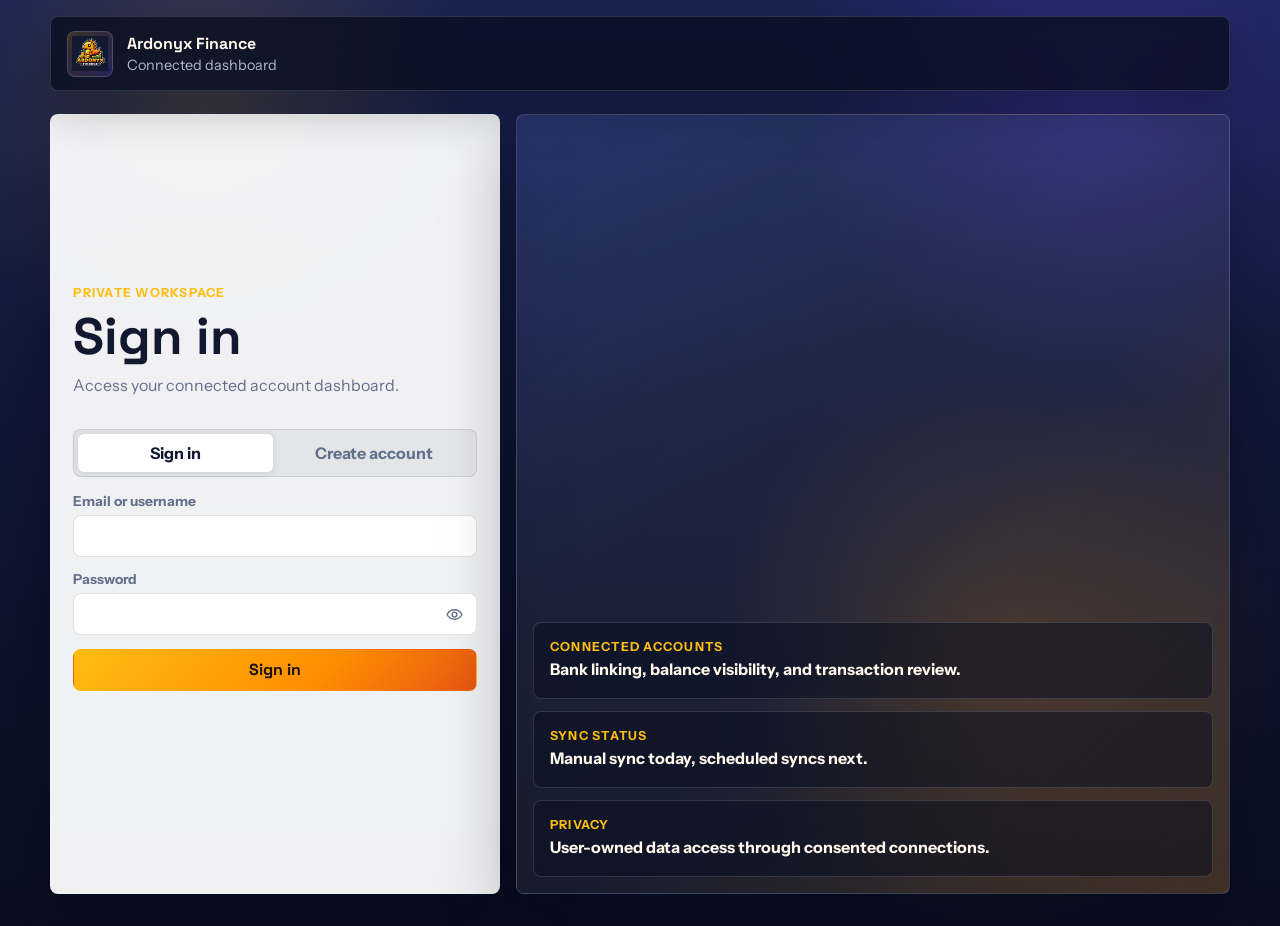
==== app.html @ 0a32fe9e "General Updates General Updates" ====
<!DOCTYPE html>
<html lang="en">
  <head>
    <meta charset="UTF-8" />
    <meta name="viewport" content="width=device-width, initial-scale=1.0" />
    <title>Ardonyx Finance | App</title>
    <meta
      name="description"
      content="Sign in to Ardonyx Finance to connect accounts, sync transactions, and review balances."
    />
    <meta name="theme-color" content="#111933" />
    <link rel="preconnect" href="https://fonts.googleapis.com" />
    <link rel="preconnect" href="https://fonts.gstatic.com" crossorigin />
    <link
      href="https://fonts.googleapis.com/css2?family=Space+Grotesk:wght@400;500;700&family=Instrument+Sans:wght@400;500;600;700&display=swap"
      rel="stylesheet"
    />
    <link rel="stylesheet" href="Assets/css/app.css" />
    <script src="https://cdn.plaid.com/link/v2/stable/link-initialize.js"></script>
  </head>
  <body>
    <div class="app-shell">
      <header class="app-header">
        <a class="brand" href="index.html" aria-label="Ardonyx Finance home">
          <span class="brand-mark">
            <img src="Assets/images/ArdonyxFinanceLogo.png" alt="" data-fallback-target="app-logo-fallback" />
            <span id="app-logo-fallback" class="brand-fallback" aria-hidden="true">AF</span>
          </span>
          <span class="brand-copy">
            <strong>Ardonyx Finance</strong>
            <span>Connected dashboard</span>
          </span>
        </a>
        <div class="session-actions" id="session-bar" hidden>
          <span id="session-email"></span>
          <button class="button button-subtle" id="logout-btn" type="button">Sign out</button>
        </div>
      </header>

      <main>
        <section class="auth-layout" id="auth-view" hidden>
          <div class="auth-panel">
            <div>
              <p class="eyebrow">Private Workspace</p>
              <h1 id="auth-title">Sign in</h1>
              <p id="auth-caption">Access your connected accounts and transaction dashboard.</p>
            </div>

            <div class="segmented" role="tablist" aria-label="Authentication mode">
              <button id="login-tab" type="button" class="active">Sign in</button>
              <button id="signup-tab" type="button">Create account</button>
            </div>

            <form class="auth-form" id="auth-form">
              <div class="field-grid" id="name-fields" hidden>
                <label>
                  <span>First name</span>
                  <input id="first-name" autocomplete="given-name" />
                </label>
                <label>
                  <span>M.I.</span>
                  <input id="middle-initial" maxlength="1" autocomplete="additional-name" />
                </label>
                <label>
                  <span>Last name</span>
                  <input id="last-name" autocomplete="family-name" />
                </label>
              </div>

              <label id="username-field" hidden>
                <span>Username</span>
                <input id="username" autocomplete="username" />
              </label>

              <label>
                <span id="identifier-label">Email</span>
                <input id="identifier" type="email" autocomplete="email" required />
              </label>

              <label>
                <span>Password</span>
                <span class="password-field">
                  <input id="password" type="password" autocomplete="current-password" required minlength="8" />
                  <button class="icon-button password-toggle" id="toggle-password" type="button" aria-label="Show password" aria-pressed="false">
                    <svg viewBox="0 0 24 24" aria-hidden="true">
                      <path d="M2.5 12s3.5-6 9.5-6 9.5 6 9.5 6-3.5 6-9.5 6-9.5-6-9.5-6Z"></path>
                      <circle cx="12" cy="12" r="3"></circle>
                    </svg>
                  </button>
                </span>
              </label>

              <label id="confirm-password-wrap" hidden>
                <span>Confirm password</span>
                <span class="password-field">
                  <input id="confirm-password" type="password" autocomplete="new-password" minlength="8" />
                  <button class="icon-button password-toggle" id="toggle-confirm-password" type="button" aria-label="Show confirmed password" aria-pressed="false">
                    <svg viewBox="0 0 24 24" aria-hidden="true">
                      <path d="M2.5 12s3.5-6 9.5-6 9.5 6 9.5 6-3.5 6-9.5 6-9.5-6-9.5-6Z"></path>
                      <circle cx="12" cy="12" r="3"></circle>
                    </svg>
                  </button>
                </span>
              </label>

              <button class="button button-primary" id="auth-submit" type="submit">Sign in</button>
              <div class="message" id="auth-message"></div>
            </form>
          </div>

          <aside class="auth-summary">
            <div class="summary-card">
              <span>Connected accounts</span>
              <strong>Bank linking, balance visibility, and transaction review.</strong>
            </div>
            <div class="summary-card">
              <span>Sync status</span>
              <strong>Manual sync today, scheduled syncs next.</strong>
            </div>
            <div class="summary-card">
              <span>Privacy</span>
              <strong>User-owned data access through consented connections.</strong>
            </div>
          </aside>
        </section>

        <section class="dashboard" id="dashboard" hidden>
          <div class="dashboard-heading">
            <div>
              <p class="eyebrow">Dashboard</p>
              <h1>Accounts and activity</h1>
              <p id="dashboard-subtitle">Ardonyx Finance workspace</p>
            </div>
            <div class="toolbar">
              <button class="button button-primary" id="connect-btn" type="button">Connect bank</button>
              <button class="button button-subtle" id="sync-btn" type="button">Sync now</button>
              <button class="button button-subtle" id="refresh-btn" type="button">Refresh</button>
            </div>
          </div>

          <div class="status-line" id="status-line"></div>

          <div class="stats">
            <article>
              <span>Institutions</span>
              <strong id="institution-count">0</strong>
            </article>
            <article>
              <span>Accounts</span>
              <strong id="account-count">0</strong>
            </article>
            <article>
              <span>Transactions</span>
              <strong id="transaction-count">0</strong>
            </article>
          </div>

          <div class="dashboard-grid">
            <section class="panel">
              <div class="panel-header">
                <h2>Accounts</h2>
              </div>
              <div class="panel-body">
                <div class="list" id="accounts-list"></div>
              </div>
            </section>

            <section class="panel">
              <div class="panel-header">
                <h2>Recent transactions</h2>
              </div>
              <div class="panel-body">
                <div class="list" id="transactions-list"></div>
              </div>
            </section>
          </div>
        </section>
      </main>
    </div>

    <script src="Assets/js/env.js"></script>
    <script src="Assets/js/app.js"></script>
    <script src="Assets/js/main.js"></script>
  </body>
</html>
---- Assets/css/app.css ----
:root {
  --bg: #101735;
  --bg-deep: #090e20;
  --panel: rgba(255, 255, 255, 0.94);
  --panel-dark: rgba(18, 27, 58, 0.86);
  --ink: #11182f;
  --text: #fff8ec;
  --muted: #aeb9d5;
  --muted-dark: #64708b;
  --line: rgba(255, 255, 255, 0.14);
  --line-dark: rgba(17, 24, 47, 0.12);
  --gold: #ffbd12;
  --orange: #ff8d00;
  --orange-deep: #e75613;
  --blue: #314db7;
  --violet: #6d4aff;
  --danger: #c54141;
  --radius: 8px;
  --shadow: 0 24px 70px rgba(2, 6, 20, 0.35);
}

*,
*::before,
*::after {
  box-sizing: border-box;
}

html {
  min-height: 100%;
}

body {
  margin: 0;
  min-height: 100vh;
  color: var(--text);
  font-family: "Instrument Sans", "Segoe UI", sans-serif;
  background:
    radial-gradient(circle at 16% 12%, rgba(255, 189, 18, 0.16), transparent 20%),
    radial-gradient(circle at 86% 10%, rgba(109, 74, 255, 0.22), transparent 22%),
    radial-gradient(circle at 78% 70%, rgba(255, 141, 0, 0.16), transparent 24%),
    linear-gradient(180deg, #1a2454 0%, var(--bg) 48%, var(--bg-deep) 100%);
}

body,
label,
.brand,
.session-actions,
.segmented,
.auth-summary,
.dashboard-heading,
.panel-header,
.stats,
.row-title,
.row-meta,
.amount,
.empty,
.status-line {
  cursor: default;
  user-select: none;
}

a {
  color: inherit;
  text-decoration: none;
}

button,
input {
  font: inherit;
}

button {
  cursor: pointer;
  user-select: none;
}

input {
  width: 100%;
  min-height: 42px;
  border: 1px solid var(--line-dark);
  border-radius: var(--radius);
  padding: 0 12px;
  color: var(--ink);
  background: white;
  cursor: text;
  outline: none;
  user-select: text;
}

input:focus {
  border-color: rgba(49, 77, 183, 0.7);
  box-shadow: 0 0 0 3px rgba(49, 77, 183, 0.14);
}

label {
  display: grid;
  gap: 6px;
  color: var(--muted-dark);
  font-size: 0.86rem;
  font-weight: 700;
}

svg {
  display: block;
}

.app-shell {
  width: min(calc(100% - 2rem), 1180px);
  margin: 0 auto;
  padding: 1rem 0 2rem;
}

.app-header {
  position: sticky;
  top: 1rem;
  z-index: 10;
  display: flex;
  align-items: center;
  justify-content: space-between;
  gap: 1rem;
  min-height: 70px;
  padding: 0.85rem 1rem;
  margin-bottom: 1.4rem;
  border: 1px solid var(--line);
  border-radius: var(--radius);
  background: rgba(8, 13, 31, 0.78);
  backdrop-filter: blur(16px);
  box-shadow: 0 18px 50px rgba(0, 0, 0, 0.24);
}

.brand {
  display: inline-flex;
  align-items: center;
  gap: 0.85rem;
  min-width: 0;
}

.brand-mark {
  position: relative;
  display: grid;
  place-items: center;
  width: 46px;
  height: 46px;
  padding: 0.28rem;
  overflow: hidden;
  border: 1px solid rgba(255, 255, 255, 0.16);
  border-radius: var(--radius);
  background: linear-gradient(135deg, rgba(255, 189, 18, 0.18), rgba(109, 74, 255, 0.24));
}

.brand-mark img {
  width: 100%;
  height: auto;
}

.brand-fallback {
  display: none;
  align-items: center;
  justify-content: center;
  width: 100%;
  height: 100%;
  color: #17100a;
  font-family: "Space Grotesk", sans-serif;
  font-weight: 800;
  background: linear-gradient(135deg, var(--gold), var(--orange));
}

.brand-copy {
  display: grid;
  gap: 0.1rem;
}

.brand-copy strong,
h1,
h2,
.button {
  font-family: "Space Grotesk", "Segoe UI", sans-serif;
}

.brand-copy strong {
  font-size: 1rem;
}

.brand-copy span,
.session-actions {
  color: var(--muted);
  font-size: 0.9rem;
}

.session-actions {
  display: flex;
  align-items: center;
  gap: 0.8rem;
}

.button {
  display: inline-flex;
  align-items: center;
  justify-content: center;
  min-height: 42px;
  padding: 0 1rem;
  border: 1px solid transparent;
  border-radius: var(--radius);
  font-weight: 700;
  transition: transform 160ms ease, border-color 160ms ease, background-color 160ms ease;
}

.button:hover,
.button:focus-visible {
  transform: translateY(-1px);
}

.button-primary {
  color: #17100a;
  background: linear-gradient(135deg, var(--gold), var(--orange) 62%, var(--orange-deep));
}

.button-subtle {
  color: var(--text);
  background: rgba(255, 255, 255, 0.08);
  border-color: var(--line);
}

.auth-layout {
  display: grid;
  grid-template-columns: minmax(330px, 450px) 1fr;
  gap: 1rem;
  align-items: stretch;
}

.auth-panel,
.auth-summary,
.dashboard,
.panel,
.stats article {
  border: 1px solid var(--line);
  border-radius: var(--radius);
  box-shadow: var(--shadow);
}

.auth-panel {
  display: grid;
  align-content: center;
  gap: 1rem;
  min-height: calc(100vh - 120px);
  padding: 1.4rem;
  color: var(--ink);
  background: var(--panel);
}

.auth-summary {
  display: grid;
  align-content: end;
  gap: 0.8rem;
  min-height: calc(100vh - 120px);
  padding: 1rem;
  background:
    linear-gradient(145deg, rgba(49, 77, 183, 0.22), transparent 40%),
    linear-gradient(315deg, rgba(255, 141, 0, 0.18), transparent 44%),
    rgba(255, 255, 255, 0.06);
}

.summary-card {
  display: grid;
  gap: 0.25rem;
  padding: 1rem;
  border: 1px solid var(--line);
  border-radius: var(--radius);
  background: rgba(9, 14, 32, 0.52);
}

.summary-card span,
.eyebrow,
.stats span {
  color: var(--gold);
  font-size: 0.78rem;
  font-weight: 800;
  letter-spacing: 0.1em;
  text-transform: uppercase;
}

.summary-card strong {
  line-height: 1.45;
}

.eyebrow {
  margin: 0 0 0.55rem;
}

h1,
h2,
h3,
p {
  margin-top: 0;
}

h1 {
  margin-bottom: 0.65rem;
  font-size: clamp(2rem, 4vw, 3.8rem);
  line-height: 1;
  letter-spacing: 0;
}

h2 {
  margin-bottom: 0;
  font-size: 1.05rem;
}

p {
  color: var(--muted-dark);
  line-height: 1.55;
}

.segmented {
  display: grid;
  grid-template-columns: 1fr 1fr;
  gap: 4px;
  padding: 4px;
  border: 1px solid var(--line-dark);
  border-radius: var(--radius);
  background: rgba(17, 24, 47, 0.05);
}

.segmented button {
  min-height: 38px;
  border: 0;
  border-radius: calc(var(--radius) - 2px);
  color: var(--muted-dark);
  background: transparent;
  font-weight: 800;
}

.segmented button.active {
  color: var(--ink);
  background: white;
  box-shadow: 0 1px 8px rgba(17, 24, 47, 0.12);
}

.auth-form {
  display: grid;
  gap: 0.85rem;
}

.field-grid {
  display: grid;
  grid-template-columns: 1fr 72px 1fr;
  gap: 0.65rem;
}

.password-field {
  position: relative;
  display: block;
  line-height: 0;
}

.password-field input {
  padding-right: 44px;
}

.icon-button {
  position: absolute;
  top: 50%;
  right: 6px;
  transform: translateY(-50%);
  display: grid;
  place-items: center;
  width: 32px;
  height: 32px;
  padding: 0;
  border: 0;
  border-radius: var(--radius);
  color: var(--muted-dark);
  background: transparent;
}

.icon-button:hover,
.icon-button:focus-visible {
  color: var(--blue);
  background: rgba(49, 77, 183, 0.1);
}

.icon-button svg {
  width: 19px;
  height: 19px;
  fill: none;
  stroke: currentColor;
  stroke-width: 1.8;
  stroke-linecap: round;
  stroke-linejoin: round;
}

.icon-button[aria-pressed="true"]::after {
  content: "";
  position: absolute;
  width: 22px;
  height: 2px;
  background: currentColor;
  transform: rotate(-38deg);
}

.message {
  min-height: 20px;
  color: var(--danger);
  font-size: 0.92rem;
}

.dashboard {
  display: grid;
  gap: 1rem;
  padding: 1rem;
  background: rgba(255, 255, 255, 0.06);
}

.dashboard-heading {
  display: flex;
  align-items: flex-end;
  justify-content: space-between;
  gap: 1rem;
}

.dashboard-heading h1 {
  font-size: clamp(2rem, 4vw, 3.6rem);
}

.dashboard-heading p:not(.eyebrow) {
  color: var(--muted);
}

.toolbar {
  display: flex;
  flex-wrap: wrap;
  gap: 0.6rem;
  justify-content: flex-end;
}

.status-line {
  min-height: 20px;
  color: var(--muted);
  font-size: 0.92rem;
}

.stats {
  display: grid;
  grid-template-columns: repeat(3, minmax(0, 1fr));
  gap: 0.75rem;
}

.stats article,
.panel {
  background: var(--panel-dark);
}

.stats article {
  padding: 1rem;
}

.stats strong {
  display: block;
  margin-top: 0.35rem;
  font-size: 1.8rem;
  font-family: "Space Grotesk", sans-serif;
}

.dashboard-grid {
  display: grid;
  grid-template-columns: 0.9fr 1.1fr;
  gap: 0.85rem;
}

.panel {
  overflow: hidden;
}

.panel-header {
  padding: 0.95rem 1rem;
  border-bottom: 1px solid var(--line);
}

.panel-body {
  padding: 0.55rem;
}

.list {
  display: grid;
  gap: 0.4rem;
}

.row-item {
  display: grid;
  gap: 0.2rem;
  padding: 0.8rem;
  border-radius: var(--radius);
  background: rgba(255, 255, 255, 0.06);
}

.row-item:hover {
  background: rgba(255, 255, 255, 0.09);
}

.row-top {
  display: flex;
  align-items: center;
  justify-content: space-between;
  gap: 1rem;
  min-width: 0;
}

.row-title {
  min-width: 0;
  overflow: hidden;
  text-overflow: ellipsis;
  white-space: nowrap;
  font-weight: 800;
}

.row-meta {
  color: var(--muted);
  font-size: 0.88rem;
}

.amount {
  flex: 0 0 auto;
  font-weight: 800;
  font-variant-numeric: tabular-nums;
}

.empty {
  padding: 2rem 1rem;
  color: var(--muted);
  text-align: center;
}

[hidden] {
  display: none !important;
}

@media (max-width: 900px) {
  .auth-layout,
  .dashboard-grid,
  .stats {
    grid-template-columns: 1fr;
  }

  .auth-summary {
    min-height: auto;
  }

  .dashboard-heading {
    align-items: flex-start;
    flex-direction: column;
  }

  .toolbar {
    justify-content: flex-start;
  }
}

@media (max-width: 620px) {
  .app-shell {
    width: min(calc(100% - 1rem), 1180px);
    padding-top: 0.5rem;
  }

  .app-header {
    position: static;
    align-items: flex-start;
    flex-direction: column;
  }

  .field-grid {
    grid-template-columns: 1fr;
  }

  .button {
    width: 100%;
  }

  .session-actions {
    width: 100%;
    align-items: stretch;
    flex-direction: column;
  }
}
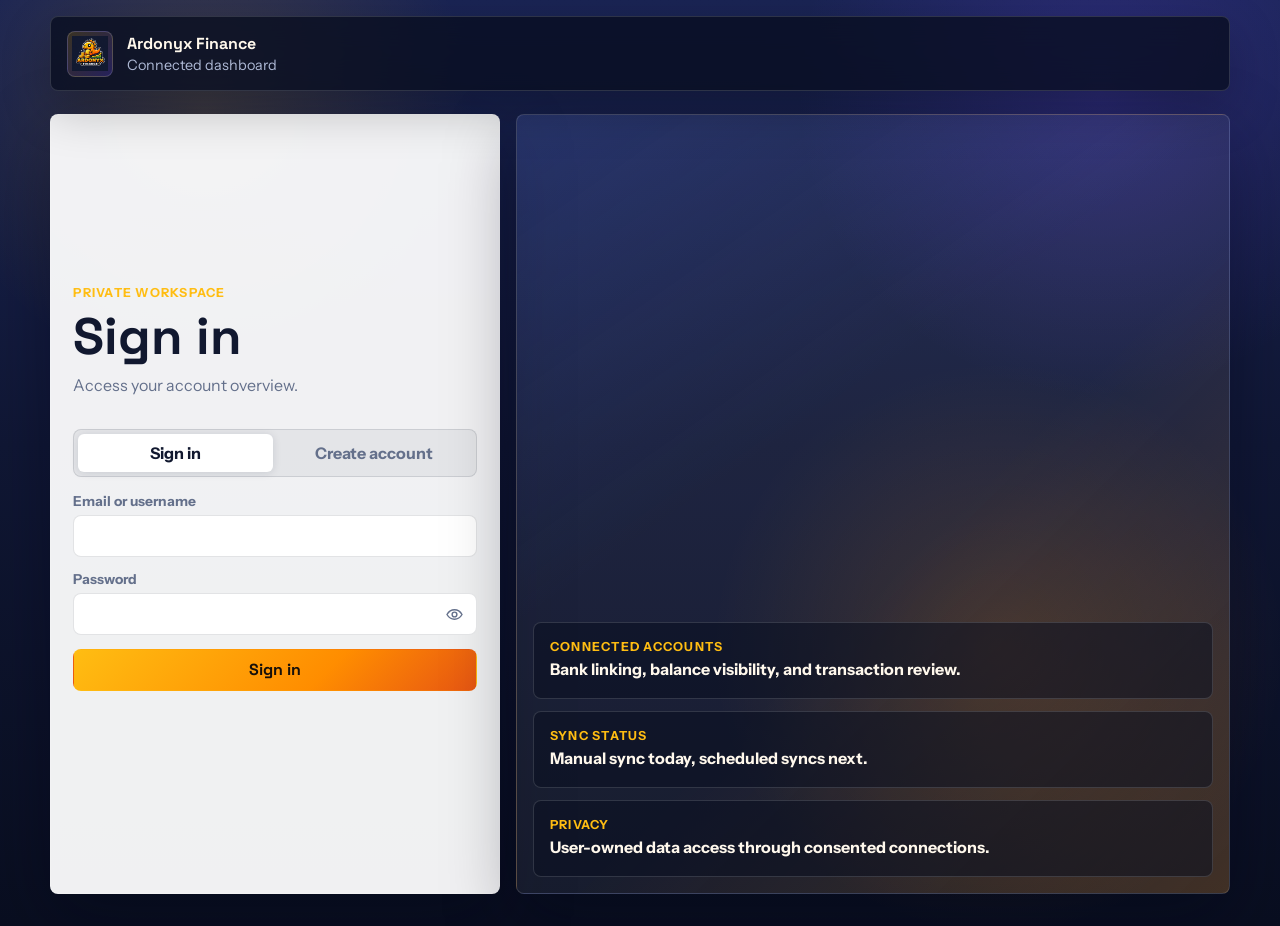
==== commit 47a4537e: "Update Update" ====
--- a/app.html
+++ b/app.html
@@ -128,11 +128,11 @@
           <div class="dashboard-heading">
             <div>
               <p class="eyebrow">Dashboard</p>
-              <h1>Accounts and activity</h1>
+              <h1>Account overview</h1>
               <p id="dashboard-subtitle">Ardonyx Finance workspace</p>
             </div>
             <div class="toolbar">
-              <button class="button button-primary" id="connect-btn" type="button">Connect bank</button>
+              <button class="button button-primary" id="add-account-btn" type="button">Add account</button>
               <button class="button button-subtle" id="sync-btn" type="button">Sync now</button>
               <button class="button button-subtle" id="refresh-btn" type="button">Refresh</button>
             </div>
@@ -178,6 +178,150 @@
       </main>
     </div>
 
+    <div class="modal-backdrop" id="account-modal" hidden>
+      <section class="modal" role="dialog" aria-modal="true" aria-labelledby="account-modal-title">
+        <div class="modal-header">
+          <div>
+            <p class="eyebrow">Account setup</p>
+            <h2 id="account-modal-title">Add account</h2>
+          </div>
+          <button class="icon-button modal-close" id="close-account-modal" type="button" aria-label="Close account form">
+            <svg viewBox="0 0 24 24" aria-hidden="true">
+              <path d="M18 6 6 18"></path>
+              <path d="m6 6 12 12"></path>
+            </svg>
+          </button>
+        </div>
+
+        <form class="account-form" id="account-form">
+          <div class="field-grid two">
+            <label>
+              <span>Account name</span>
+              <input id="account-name" required />
+            </label>
+            <label>
+              <span>Institution</span>
+              <input id="account-institution" />
+            </label>
+          </div>
+
+          <div class="field-grid three">
+            <label>
+              <span>Type</span>
+              <select id="account-type" required>
+                <option value="checking">Checking</option>
+                <option value="savings">Savings</option>
+                <option value="credit_card">Credit card</option>
+                <option value="loan">Loan</option>
+                <option value="mortgage">Mortgage</option>
+                <option value="investment">Investment</option>
+                <option value="brokerage">Brokerage</option>
+                <option value="cash">Cash</option>
+                <option value="other">Other</option>
+              </select>
+            </label>
+            <label>
+              <span>Subtype</span>
+              <input id="account-subtype" />
+            </label>
+            <label>
+              <span>Currency</span>
+              <input id="account-currency" maxlength="3" value="USD" required />
+            </label>
+          </div>
+
+          <div class="field-grid three">
+            <label>
+              <span>Nature</span>
+              <select id="account-nature" required>
+                <option value="asset">Asset</option>
+                <option value="liability">Liability</option>
+                <option value="equity">Equity</option>
+              </select>
+            </label>
+            <label>
+              <span>Opened on</span>
+              <input id="account-opened-on" type="date" />
+            </label>
+            <label>
+              <span>Closed on</span>
+              <input id="account-closed-on" type="date" />
+            </label>
+          </div>
+
+          <div class="type-fields" id="credit-fields" hidden>
+            <div class="field-grid three">
+              <label>
+                <span>Credit limit</span>
+                <input id="account-credit-limit" type="number" step="0.01" />
+              </label>
+              <label>
+                <span>Statement day</span>
+                <input id="account-statement-day" type="number" min="1" max="31" />
+              </label>
+              <label>
+                <span>Payment due day</span>
+                <input id="account-payment-due-day" type="number" min="1" max="31" />
+              </label>
+            </div>
+            <label>
+              <span>APR</span>
+              <input id="account-apr" type="number" step="0.0001" min="0" max="0.9999" placeholder="0.1999" />
+            </label>
+          </div>
+
+          <div class="type-fields" id="loan-fields" hidden>
+            <div class="field-grid three">
+              <label>
+                <span>Principal</span>
+                <input id="account-principal" type="number" step="0.01" />
+              </label>
+              <label>
+                <span>Interest rate</span>
+                <input id="account-interest-rate" type="number" step="0.0001" min="0" max="0.9999" placeholder="0.0650" />
+              </label>
+              <label>
+                <span>Term months</span>
+                <input id="account-term-months" type="number" min="0" />
+              </label>
+            </div>
+            <label>
+              <span>First payment on</span>
+              <input id="account-first-payment-on" type="date" />
+            </label>
+          </div>
+
+          <div class="link-options" id="plaid-link-row">
+            <span class="field-label">Institution link</span>
+            <label class="radio-row">
+              <input name="account-link-mode" id="account-link-none" type="radio" value="none" checked />
+              <span>Do not link right now</span>
+            </label>
+            <label class="radio-row" id="existing-plaid-row">
+              <input name="account-link-mode" id="account-link-existing" type="radio" value="existing" />
+              <span>Use an already synced Plaid account</span>
+            </label>
+            <label id="existing-plaid-select-wrap">
+              <span>Synced account</span>
+              <select id="existing-plaid-account"></select>
+            </label>
+            <label class="radio-row">
+              <input name="account-link-mode" id="account-link-new" type="radio" value="new" />
+              <span>Connect a new institution after saving</span>
+            </label>
+          </div>
+
+          <div class="modal-actions">
+            <button class="button button-danger" id="delete-account" type="button" hidden>Delete</button>
+            <button class="button button-subtle" id="unlink-account" type="button" hidden>Unlink Plaid</button>
+            <button class="button button-subtle" id="cancel-account" type="button">Cancel</button>
+            <button class="button button-primary" id="save-account" type="submit">Save account</button>
+          </div>
+          <div class="message" id="account-message"></div>
+        </form>
+      </section>
+    </div>
+
     <script src="Assets/js/env.js"></script>
     <script src="Assets/js/app.js"></script>
     <script src="Assets/js/main.js"></script>
--- a/Assets/css/app.css
+++ b/Assets/css/app.css
@@ -65,7 +65,8 @@
 }
 
 button,
-input {
+input,
+select {
   font: inherit;
 }
 
@@ -74,7 +75,8 @@
   user-select: none;
 }
 
-input {
+input,
+select {
   width: 100%;
   min-height: 42px;
   border: 1px solid var(--line-dark);
@@ -87,7 +89,12 @@
   user-select: text;
 }
 
-input:focus {
+select {
+  cursor: pointer;
+}
+
+input:focus,
+select:focus {
   border-color: rgba(49, 77, 183, 0.7);
   box-shadow: 0 0 0 3px rgba(49, 77, 183, 0.14);
 }
@@ -221,6 +228,12 @@
   border-color: var(--line);
 }
 
+.button-danger {
+  color: white;
+  background: var(--danger);
+  border-color: rgba(255, 255, 255, 0.12);
+}
+
 .auth-layout {
   display: grid;
   grid-template-columns: minmax(330px, 450px) 1fr;
@@ -347,6 +360,14 @@
   gap: 0.65rem;
 }
 
+.field-grid.two {
+  grid-template-columns: repeat(2, minmax(0, 1fr));
+}
+
+.field-grid.three {
+  grid-template-columns: repeat(3, minmax(0, 1fr));
+}
+
 .password-field {
   position: relative;
   display: block;
@@ -477,7 +498,27 @@
 }
 
 .panel-body {
+  max-height: 430px;
+  overflow-y: auto;
   padding: 0.55rem;
+}
+
+.panel-body::-webkit-scrollbar,
+.modal::-webkit-scrollbar {
+  width: 10px;
+}
+
+.panel-body::-webkit-scrollbar-track,
+.modal::-webkit-scrollbar-track {
+  background: rgba(255, 255, 255, 0.06);
+}
+
+.panel-body::-webkit-scrollbar-thumb,
+.modal::-webkit-scrollbar-thumb {
+  border: 2px solid transparent;
+  border-radius: 999px;
+  background: rgba(255, 255, 255, 0.28);
+  background-clip: content-box;
 }
 
 .list {
@@ -491,6 +532,23 @@
   padding: 0.8rem;
   border-radius: var(--radius);
   background: rgba(255, 255, 255, 0.06);
+}
+
+.row-actions {
+  display: flex;
+  flex: 0 0 auto;
+  gap: 0.4rem;
+}
+
+.mini-button {
+  min-height: 30px;
+  padding: 0 0.65rem;
+  border: 1px solid var(--line);
+  border-radius: var(--radius);
+  color: var(--text);
+  background: rgba(255, 255, 255, 0.08);
+  font-size: 0.82rem;
+  font-weight: 800;
 }
 
 .row-item:hover {
@@ -530,6 +588,99 @@
   text-align: center;
 }
 
+.modal-backdrop {
+  position: fixed;
+  inset: 0;
+  z-index: 30;
+  display: grid;
+  place-items: center;
+  padding: 1rem;
+  background: rgba(5, 8, 18, 0.68);
+  backdrop-filter: blur(12px);
+}
+
+.modal {
+  width: min(760px, 100%);
+  max-height: min(88vh, 820px);
+  overflow: auto;
+  padding: 1rem;
+  border: 1px solid var(--line);
+  border-radius: var(--radius);
+  color: var(--ink);
+  background: var(--panel);
+  box-shadow: var(--shadow);
+}
+
+.modal-header {
+  display: flex;
+  align-items: flex-start;
+  justify-content: space-between;
+  gap: 1rem;
+  margin-bottom: 1rem;
+}
+
+.modal-header .eyebrow {
+  color: var(--orange-deep);
+}
+
+.modal-close {
+  position: relative;
+  top: auto;
+  right: auto;
+  flex: 0 0 auto;
+  transform: none;
+}
+
+.account-form,
+.type-fields {
+  display: grid;
+  gap: 0.85rem;
+}
+
+.type-fields {
+  padding-top: 0.2rem;
+}
+
+.link-options {
+  display: grid;
+  gap: 0.55rem;
+  padding: 0.75rem;
+  border: 1px solid var(--line-dark);
+  border-radius: var(--radius);
+  background: rgba(17, 24, 47, 0.04);
+}
+
+.field-label {
+  color: var(--muted-dark);
+  font-size: 0.86rem;
+  font-weight: 800;
+}
+
+.checkbox-row,
+.radio-row {
+  display: flex;
+  align-items: center;
+  gap: 0.65rem;
+  min-height: 42px;
+}
+
+.checkbox-row input,
+.radio-row input {
+  width: 18px;
+  min-height: 18px;
+  accent-color: var(--blue);
+}
+
+.radio-row.disabled {
+  opacity: 0.5;
+}
+
+.modal-actions {
+  display: flex;
+  justify-content: flex-end;
+  gap: 0.65rem;
+}
+
 [hidden] {
   display: none !important;
 }
@@ -537,7 +688,9 @@
 @media (max-width: 900px) {
   .auth-layout,
   .dashboard-grid,
-  .stats {
+  .stats,
+  .field-grid.two,
+  .field-grid.three {
     grid-template-columns: 1fr;
   }
 
